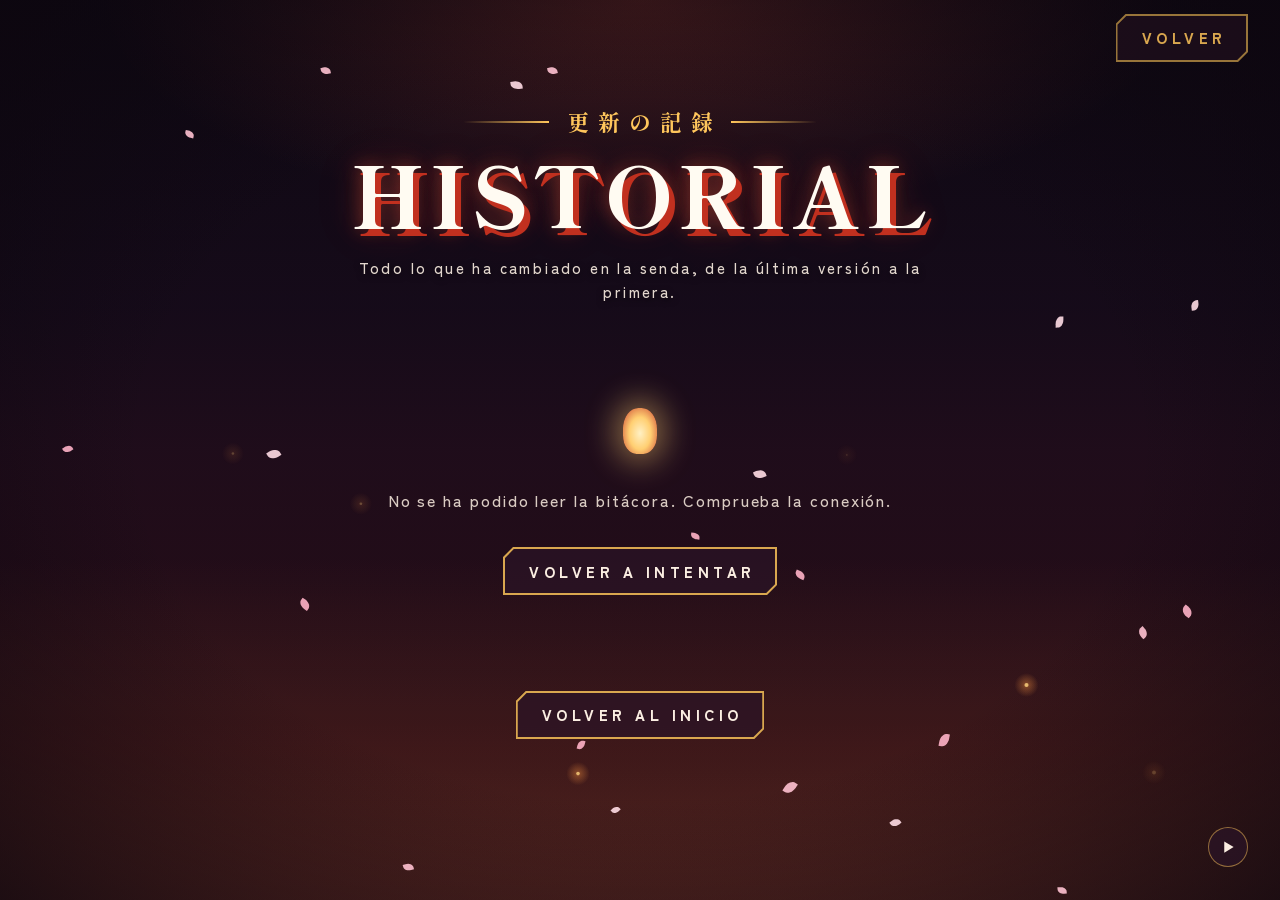
==== actualizaciones.html @ 7b911934 "0.9" ====
<!doctype html>
<html lang="es">
<head>
  <meta charset="utf-8">
  <meta name="viewport" content="width=device-width, initial-scale=1">
  <title>Actualizaciones · Path to the Sanctuary</title>
  <meta name="description" content="Historial de actualizaciones de Path to the Sanctuary: todo lo que ha cambiado en la senda, versión a versión.">
  <meta name="theme-color" content="#160d1c">
  <link rel="icon" href="assets/img/icono.svg" type="image/svg+xml">
  <link rel="preconnect" href="https://fonts.googleapis.com">
  <link rel="preconnect" href="https://fonts.gstatic.com" crossorigin>
  <link href="https://fonts.googleapis.com/css2?family=Shippori+Mincho+B1:wght@800&family=Zen+Kaku+Gothic+New:wght@500;700;900&display=swap" rel="stylesheet">
  <link rel="stylesheet" href="css/comun.css">
  <link rel="stylesheet" href="css/actualizaciones.css">
</head>
<body>

  <div class="fondo fondo--hondo" aria-hidden="true">
    <video class="fondo__video" src="assets/video/fondo.mp4" autoplay muted loop playsinline preload="auto"></video>
    <div class="fondo__velo"></div>
    <div class="fondo__vineta"></div>
    <canvas class="fondo__petalos"></canvas>
  </div>

  <header class="barra">
    <a class="boton boton--callado boton--chico" href="index.html"><span>VOLVER</span></a>
  </header>

  <button class="mando mando--pausa" type="button" data-pausa-fondo aria-label="Pausar el vídeo de fondo"></button>

  <main class="bitacora">
    <div class="rotulo bitacora__rotulo">
      <p class="rotulo__kanji aparece" lang="ja"><span>更新の記録</span></p>
      <h1 class="aparece aparece--2"><span class="titular">HISTORIAL</span></h1>
      <p class="lema aparece aparece--3">Todo lo que ha cambiado en la senda, de la última versión a la primera.</p>
    </div>

    <div id="estado" aria-live="polite"></div>
    <ol class="linea" id="lista"></ol>

    <div class="bitacora__pie">
      <a class="boton boton--chico" href="index.html"><span>VOLVER AL INICIO</span></a>
    </div>
  </main>

  <div class="ficha" id="ficha" role="dialog" aria-modal="true" aria-labelledby="ficha-titulo" hidden>
    <div class="ficha__marco">
      <button class="mando ficha__cerrar" type="button" data-cerrar aria-label="Cerrar">
        <svg viewBox="0 0 24 24" fill="none" stroke="currentColor" stroke-width="2.6" stroke-linecap="round" aria-hidden="true"><path d="M6 6l12 12M18 6L6 18"/></svg>
      </button>
      <article class="tablilla ficha__tablilla">
        <div class="ficha__texto"></div>
        <div class="ficha__fotos"></div>
      </article>
    </div>
  </div>

  <div class="lamina" id="lamina" role="dialog" aria-modal="true" aria-label="Imagen en grande" hidden>
    <button class="mando lamina__cerrar" type="button" data-cerrar aria-label="Cerrar">
      <svg viewBox="0 0 24 24" fill="none" stroke="currentColor" stroke-width="2.6" stroke-linecap="round" aria-hidden="true"><path d="M6 6l12 12M18 6L6 18"/></svg>
    </button>
    <button class="mando lamina__paso lamina__paso--antes" type="button" data-antes aria-label="Imagen anterior">
      <svg viewBox="0 0 24 24" fill="none" stroke="currentColor" stroke-width="2.6" stroke-linecap="round" stroke-linejoin="round" aria-hidden="true"><path d="M15 5l-7 7 7 7"/></svg>
    </button>
    <figure>
      <img alt="">
      <figcaption></figcaption>
    </figure>
    <button class="mando lamina__paso lamina__paso--despues" type="button" data-despues aria-label="Imagen siguiente">
      <svg viewBox="0 0 24 24" fill="none" stroke="currentColor" stroke-width="2.6" stroke-linecap="round" stroke-linejoin="round" aria-hidden="true"><path d="M9 5l7 7-7 7"/></svg>
    </button>
  </div>

  <script src="js/config.js"></script>
  <script src="js/fondo.js"></script>
  <script src="js/actualizaciones.js"></script>
</body>
</html>
---- css/comun.css ----
/* comun.css - estilos compartidos por todas las páginas */

:root {
  --noche: #160d1c;
  --velo: 12, 6, 14; /* en rgb, para usarlo con transparencia */
  --panel: rgba(48, 24, 40, .92);

  --oro: #d9a74f;
  --oro-vivo: #f2c462;
  --oro-palido: #ffe7a6;
  --oro-rotulo: #ffc65c;
  --ceniza: #fbeee2;
  --melocoton: #ffd6b5;
  --blanco: #fffaf4;
  --crema: #ffe8b8;
  --bermellon: #8a2218;
  --avivado: #ec6a2c;
  --sol: #f4593a;
  --titular: #fffbf2;
  --titular-sombra: #c1301f;

  --cielo-1: #1e1733;
  --cielo-2: #40204c;
  --cielo-3: #8b2c4e;
  --cielo-4: #cf4a34;
  --cielo-5: #ff8f3d;

  --mincho: "Shippori Mincho B1", "Yu Mincho", serif;
  --gothic: "Zen Kaku Gothic New", "Yu Gothic", system-ui, sans-serif;

  --corte: 10px;
  --ancho-botones: 396px;

  --cursor: url("../assets/img/cursor.svg") 1 1, auto;
  --cursor-mano: url("../assets/img/cursor-mano.svg") 6 1, pointer;
}

/* ---------- Base ---------- */

*, *::before, *::after { box-sizing: border-box; }

html { background: var(--noche); color-scheme: dark; cursor: var(--cursor); }

a, button { cursor: var(--cursor-mano); }

body {
  margin: 0;
  min-height: 100vh;
  min-height: 100svh;
  color: var(--ceniza);
  font-family: var(--gothic);
  font-weight: 500;
  line-height: 1.6;
  -webkit-font-smoothing: antialiased;
  overflow-x: hidden;
}

img, video { display: block; max-width: 100%; }

[hidden] { display: none !important; }

a { color: inherit; }

:focus-visible { outline: 2px solid var(--oro-vivo); outline-offset: 4px; }

/* ---------- Fondo: vídeo, velo, viñeta y pétalos ---------- */

.fondo {
  position: fixed;
  inset: 0;
  z-index: -1;
  overflow: hidden;
  background: linear-gradient(to bottom, var(--cielo-1) 0%, var(--cielo-2) 34%,
    var(--cielo-3) 62%, var(--cielo-4) 84%, var(--cielo-5) 100%);
}

.fondo__video {
  position: absolute;
  inset: 0;
  width: 100%;
  height: 100%;
  object-fit: cover;
  opacity: 0;
  /* ampliado para dejar fuera del cuadro el HUD de la partida */
  transform: scale(1.24);
  transition: opacity 1.2s ease;
}

.fondo__video.listo { opacity: 1; }

.fondo__velo {
  position: absolute;
  inset: 0;
  background:
    radial-gradient(ellipse 60% 45% at 50% 24%, rgba(244, 89, 58, .28), rgba(244, 89, 58, 0) 70%),
    linear-gradient(to bottom, rgba(var(--velo), .8) 0%, rgba(var(--velo), .58) 38%,
      rgba(var(--velo), .62) 70%, rgba(var(--velo), .92) 100%);
}

.fondo__velo::after {
  content: "";
  position: absolute;
  left: 0; right: 0; bottom: 0;
  height: 38%;
  background: linear-gradient(to top, rgba(207, 74, 52, .28), rgba(207, 74, 52, 0));
  mix-blend-mode: screen;
}

/* más oscuro, para páginas con mucho texto */
.fondo--hondo .fondo__velo {
  background:
    radial-gradient(ellipse 60% 35% at 50% 0%, rgba(244, 89, 58, .22), rgba(244, 89, 58, 0) 70%),
    linear-gradient(to bottom, rgba(var(--velo), .86), rgba(var(--velo), .8) 50%, rgba(var(--velo), .93));
}

.fondo__vineta {
  position: absolute;
  inset: 0;
  background: radial-gradient(ellipse at center, rgba(0, 0, 0, 0) 55%, rgba(var(--velo), .75) 100%);
}

.fondo__petalos {
  position: absolute;
  inset: 0;
  width: 100%;
  height: 100%;
  pointer-events: none;
}

/* ---------- Mando: botón redondo (pausa, cerrar) ---------- */

.mando {
  display: inline-flex;
  align-items: center;
  justify-content: center;
  width: 40px;
  height: 40px;
  padding: 0;
  border: 1px solid rgba(217, 167, 79, .6);
  border-radius: 50%;
  background: rgba(43, 20, 39, .7);
  color: var(--ceniza);
  transition: background .12s, border-color .12s, transform .12s;
}

.mando:hover { background: rgba(224, 80, 46, .84); border-color: var(--melocoton); transform: scale(1.06); }

.mando svg { width: 18px; height: 18px; }

.mando--pausa {
  position: fixed;
  right: clamp(16px, 3vw, 32px);
  bottom: 33px;
  z-index: 20;
}

/* ---------- Rótulo: kanji, titular y lema ---------- */

.rotulo {
  text-align: center;
  user-select: none;
}

.rotulo h1 { margin: 0; font-weight: inherit; }
.rotulo h1 .titular { display: block; }

.rotulo__kanji {
  display: flex;
  align-items: center;
  justify-content: center;
  gap: 18px;
  margin: 0 0 12px;
  font-family: var(--mincho);
  font-weight: 800;
  font-size: clamp(16px, 2.2vw, 22px);
  letter-spacing: .42em;
  color: var(--oro-rotulo);
}

/* compensa el espaciado de la última letra para centrar el texto */
.rotulo__kanji span { margin-right: -.42em; }

.rotulo__kanji::before,
.rotulo__kanji::after {
  content: "";
  width: clamp(40px, 7vw, 86px);
  height: 2px;
}

.rotulo__kanji::before { background: linear-gradient(to right, rgba(255, 198, 92, 0), var(--oro-rotulo)); }
.rotulo__kanji::after { background: linear-gradient(to right, var(--oro-rotulo), rgba(255, 198, 92, 0)); }

.titular {
  margin: 0;
  font-family: var(--mincho);
  font-weight: 800;
  font-size: var(--tam-titular, clamp(36px, 11.5vw, 112px));
  line-height: .98;
  letter-spacing: .06em;
  margin-right: -.06em;
  color: var(--titular);
  text-shadow:
    .07em .085em 0 var(--titular-sombra),
    0 0 .2em rgba(244, 89, 58, .38),
    0 0 .38em rgba(244, 89, 58, .24),
    0 0 .6em rgba(244, 89, 58, .16);
}

.lema {
  margin: 22px auto 0;
  max-width: 38em;
  font-size: 15px;
  letter-spacing: .16em;
  color: rgba(251, 238, 226, .9);
  text-shadow: 0 2px 6px rgba(var(--velo), .8);
}

/* ---------- Botón: laca con filete y dos esquinas en chaflán ---------- */

.boton {
  --b: 2px;
  --fondo: rgba(43, 20, 39, .7);
  --filete: var(--oro);
  --letra: var(--ceniza);
  --brillo: rgba(244, 89, 58, .55);

  position: relative;
  isolation: isolate;
  display: flex;
  align-items: center;
  justify-content: center;
  width: 100%;
  height: 62px;
  padding: 0 20px;
  border: 0;
  background: none;
  font-family: var(--gothic);
  font-weight: 900;
  font-size: 20px;
  letter-spacing: .3em;
  text-transform: uppercase;
  text-decoration: none;
  color: var(--letra);
  transition: transform .12s ease, color .12s ease, filter .12s ease;
  -webkit-tap-highlight-color: transparent;
}

.boton > span { position: relative; z-index: 2; margin-right: -.3em; white-space: nowrap; }

.boton svg { position: relative; z-index: 2; width: 1.05em; height: 1.05em; margin-right: .7em; flex: none; }

/* el fondo */
.boton::before {
  content: "";
  position: absolute;
  inset: 0;
  z-index: -1;
  background: var(--fondo);
  clip-path: polygon(var(--corte) 0, 100% 0, 100% calc(100% - var(--corte)),
    calc(100% - var(--corte)) 100%, 0 100%, 0 var(--corte));
  transition: background .12s ease;
}

/* el filete: un anillo con la misma silueta */
.boton::after {
  content: "";
  position: absolute;
  inset: 0;
  z-index: 1;
  background: var(--filete);
  clip-path: polygon(evenodd,
    var(--corte) 0, 100% 0, 100% calc(100% - var(--corte)), calc(100% - var(--corte)) 100%,
    0 100%, 0 var(--corte), var(--corte) 0,
    calc(var(--corte) + var(--b) * .41) var(--b), var(--b) calc(var(--corte) + var(--b) * .41),
    var(--b) calc(100% - var(--b)), calc(100% - var(--corte) - var(--b) * .41) calc(100% - var(--b)),
    calc(100% - var(--b)) calc(100% - var(--corte) - var(--b) * .41), calc(100% - var(--b)) var(--b),
    calc(var(--corte) + var(--b) * .41) var(--b));
  transition: background .12s ease;
}

.boton:hover,
.boton:focus-visible {
  --fondo: rgba(224, 80, 46, .84);
  --filete: var(--melocoton);
  --letra: var(--blanco);
  transform: scale(1.035);
  filter: drop-shadow(0 0 5px var(--brillo));
  outline: none;
}

.boton:active { transform: scale(1.02); }

.boton--principal {
  --fondo: rgba(138, 34, 24, .78);
  --filete: var(--oro-vivo);
  --letra: var(--crema);
  --brillo: rgba(255, 199, 92, .6);
  height: 72px;
  font-size: 24px;
}

.boton--principal:hover,
.boton--principal:focus-visible {
  --fondo: rgba(236, 106, 44, .88);
  --filete: var(--oro-palido);
  --letra: var(--blanco);
}

/* segundo filete por dentro del principal */
.boton__doble {
  position: absolute;
  inset: 6px;
  z-index: 1;
  background: var(--filete);
  opacity: .55;
  --c: calc(var(--corte) - 2.5px);
  clip-path: polygon(evenodd,
    var(--c) 0, 100% 0, 100% calc(100% - var(--c)), calc(100% - var(--c)) 100%,
    0 100%, 0 var(--c), var(--c) 0,
    calc(var(--c) + .41px) 1px, 1px calc(var(--c) + .41px), 1px calc(100% - 1px),
    calc(100% - var(--c) - .41px) calc(100% - 1px), calc(100% - 1px) calc(100% - var(--c) - .41px),
    calc(100% - 1px) 1px, calc(var(--c) + .41px) 1px);
  transition: background .12s ease;
  pointer-events: none;
}

.boton--callado {
  --fondo: rgba(31, 15, 28, .75);
  --filete: #98753a;
  --letra: var(--oro);
}

.boton--chico {
  height: 48px;
  font-size: 15px;
  width: auto;
  padding: 0 26px;
}

/* ---------- Animación de entrada ---------- */

.aparece {
  opacity: 0;
  transform: translateY(14px);
  animation: aparecer .9s cubic-bezier(.2, .7, .2, 1) forwards;
}

.aparece--2 { animation-delay: .18s; }
.aparece--3 { animation-delay: .36s; }
.aparece--4 { animation-delay: .6s; }

@keyframes aparecer { to { opacity: 1; transform: none; } }

/* ---------- Móvil y movimiento reducido ---------- */

@media (max-width: 640px) {
  .boton { font-size: 16px; height: 56px; letter-spacing: .24em; }
  .boton > span { margin-right: -.24em; }
  .boton--principal { font-size: 19px; height: 64px; }
  .boton--chico { font-size: 13px; height: 44px; }
}

@media (prefers-reduced-motion: reduce) {
  *, *::before, *::after { animation-duration: .01ms !important; animation-iteration-count: 1 !important; transition-duration: .01ms !important; }
  .aparece { opacity: 1; transform: none; }
}
---- css/actualizaciones.css ----
/* actualizaciones.css - estilos del historial de actualizaciones */

/* ---------- Cabecera ---------- */

.barra {
  position: fixed;
  top: 0; left: 0; right: 0;
  z-index: 20;
  display: flex;
  justify-content: flex-end;
  padding: 14px clamp(16px, 3vw, 32px);
  pointer-events: none;
}

.barra > * { pointer-events: auto; }

/* ---------- Página ---------- */

.bitacora {
  width: min(880px, 100%);
  margin: 0 auto;
  padding: 104px 16px 64px;
}

.bitacora__rotulo { --tam-titular: clamp(36px, 11vw, 84px); margin-bottom: 48px; }

.bitacora__pie { display: flex; justify-content: center; margin-top: 40px; }

/* ---------- Línea de tiempo ---------- */

.linea {
  position: relative;
  margin: 0;
  padding: 0 0 0 38px;
  list-style: none;
}

/* el hilo vertical */
.linea::before {
  content: "";
  position: absolute;
  top: 12px; bottom: 12px; left: 9px;
  width: 2px;
  background: linear-gradient(to bottom, rgba(255, 198, 92, .7), rgba(255, 198, 92, .12));
}

.entrada {
  position: relative;
  margin: 0 0 30px;
}

/* el rombo sobre el hilo */
.entrada::before {
  content: "";
  position: absolute;
  top: 26px;
  left: -34px;
  width: 12px;
  height: 12px;
  background: var(--sol);
  transform: rotate(45deg);
  box-shadow: 0 0 0 4px var(--noche), 0 0 14px rgba(244, 89, 58, .8);
}

.entrada:first-child::before { background: var(--oro-vivo); box-shadow: 0 0 0 4px var(--noche), 0 0 16px rgba(255, 199, 92, .9); }

/* ---------- Tablilla ---------- */

.tablilla {
  --c: 16px;
  position: relative;
  padding: 24px clamp(18px, 4vw, 34px) 26px;
  background: linear-gradient(to bottom, rgba(58, 29, 48, .94), rgba(36, 17, 31, .94));
  clip-path: polygon(var(--c) 0, 100% 0, 100% calc(100% - var(--c)), calc(100% - var(--c)) 100%, 0 100%, 0 var(--c));
}

/* el filete dorado */
.tablilla::after {
  content: "";
  position: absolute;
  inset: 0;
  pointer-events: none;
  background: rgba(255, 198, 92, .63);
  clip-path: polygon(evenodd,
    var(--c) 0, 100% 0, 100% calc(100% - var(--c)), calc(100% - var(--c)) 100%,
    0 100%, 0 var(--c), var(--c) 0,
    calc(var(--c) + .83px) 2px, 2px calc(var(--c) + .83px), 2px calc(100% - 2px),
    calc(100% - var(--c) - .83px) calc(100% - 2px), calc(100% - 2px) calc(100% - var(--c) - .83px),
    calc(100% - 2px) 2px, calc(var(--c) + .83px) 2px);
}

.entrada:first-child .tablilla::after { background: rgba(255, 215, 132, .9); }

.tablilla__cabeza {
  display: flex;
  flex-wrap: wrap;
  align-items: center;
  gap: 8px 14px;
  margin-bottom: 10px;
}

.version {
  padding: 2px 10px 2px 12px;
  font-weight: 900;
  font-size: 12px;
  letter-spacing: .2em;
  color: var(--noche);
  background: var(--oro-vivo);
  clip-path: polygon(6px 0, 100% 0, 100% calc(100% - 6px), calc(100% - 6px) 100%, 0 100%, 0 6px);
}

.fecha {
  font-size: 13px;
  letter-spacing: .14em;
  color: rgba(251, 238, 226, .66);
}

.nueva {
  font-size: 11px;
  font-weight: 900;
  letter-spacing: .24em;
  color: var(--sol);
}

.tablilla h2 {
  margin: 0;
  font-family: var(--mincho);
  font-weight: 800;
  font-size: clamp(22px, 3.2vw, 30px);
  line-height: 1.25;
  color: var(--titular);
  text-shadow: .05em .07em 0 rgba(193, 48, 31, .85);
}

.raya {
  height: 1px;
  margin: 16px 0 16px;
  background: linear-gradient(to right, rgba(255, 198, 92, .75), rgba(255, 198, 92, 0) 80%);
}

/* ---------- Hito: versión importante ---------- */

.entrada--hito { margin-top: 44px; margin-bottom: 48px; }
.entrada--hito:first-child { margin-top: 0; }

/* un sol en vez de un rombo */
.entrada--hito::before {
  top: 22px;
  left: -38px;
  width: 20px;
  height: 20px;
  border-radius: 50%;
  transform: none;
  background: radial-gradient(circle, var(--oro-palido) 0 28%, var(--avivado) 62%, var(--bermellon));
  box-shadow: 0 0 0 4px var(--noche), 0 0 22px 4px rgba(244, 89, 58, .85);
}

.tablilla--hito {
  --c: 22px;
  padding-top: 30px;
  padding-bottom: 32px;
  background:
    radial-gradient(120% 90% at 100% 0%, rgba(255, 143, 61, .38), rgba(207, 74, 52, .16) 42%, transparent 70%),
    linear-gradient(to bottom, rgba(120, 30, 26, .95), rgba(58, 18, 30, .96) 70%, rgba(36, 14, 28, .96));
}

.tablilla--hito::after {
  background: var(--oro-vivo);
  clip-path: polygon(evenodd,
    var(--c) 0, 100% 0, 100% calc(100% - var(--c)), calc(100% - var(--c)) 100%,
    0 100%, 0 var(--c), var(--c) 0,
    calc(var(--c) + 1.24px) 3px, 3px calc(var(--c) + 1.24px), 3px calc(100% - 3px),
    calc(100% - var(--c) - 1.24px) calc(100% - 3px), calc(100% - 3px) calc(100% - var(--c) - 1.24px),
    calc(100% - 3px) 3px, calc(var(--c) + 1.24px) 3px);
  filter: drop-shadow(0 0 6px rgba(255, 199, 92, .5));
}

/* 節目 de fondo */
.tablilla__sello {
  position: absolute;
  right: clamp(12px, 3vw, 30px);
  bottom: -.12em;
  font-family: var(--mincho);
  font-weight: 800;
  font-size: clamp(76px, 13vw, 132px);
  line-height: 1;
  color: rgba(255, 214, 181, .09);
  pointer-events: none;
  user-select: none;
}

.tablilla--hito > :not(.tablilla__sello) { position: relative; }

.tablilla--hito .version {
  color: var(--crema);
  background: var(--sol);
  box-shadow: inset 0 0 0 1px var(--oro-palido);
}

.tablilla--hito .fecha { color: rgba(255, 232, 184, .82); }

.tablilla--hito h2 {
  font-size: clamp(28px, 4.6vw, 42px);
  color: var(--oro-palido);
  text-shadow: .05em .07em 0 rgba(138, 34, 24, .95), 0 0 24px rgba(244, 89, 58, .45);
}

.tablilla--hito .raya {
  height: 2px;
  background: linear-gradient(to right, var(--oro-vivo), rgba(236, 106, 44, .6) 45%, rgba(236, 106, 44, 0) 85%);
}

.tablilla--hito .texto { color: rgba(255, 244, 232, .96); }
.tablilla--hito .texto li::before { background: var(--oro-vivo); }

/* ---------- Tablilla de la lista: se abre con un clic ---------- */

.tablilla--abre { cursor: var(--cursor-mano); }
.tablilla--abre .raya { margin-bottom: 0; }

.tablilla__boton {
  display: block;
  width: 100%;
  padding: 0;
  border: 0;
  background: none;
  font: inherit;
  color: inherit;
  text-align: left;
  text-shadow: inherit;
}

/* al pasar el ratón: crece un poco y la cruza un brillo en diagonal */
.linea .tablilla { transition: transform .25s ease; }
.linea .tablilla:hover { transform: scale(1.02); }

.linea .tablilla::before {
  content: "";
  position: absolute;
  inset: 0;
  z-index: 1;
  pointer-events: none;
  background: linear-gradient(115deg, transparent 38%, rgba(255, 255, 255, .06) 44%, rgba(255, 255, 255, .22) 50%, rgba(255, 255, 255, .06) 56%, transparent 62%) 100% 0 / 250% 100% no-repeat;
  opacity: 0;
}

.linea .tablilla:hover::before { animation: aura .9s ease-out; }

@keyframes aura {
  from { background-position: 100% 0; opacity: 1; }
  to { background-position: 0 0; opacity: 1; }
}

/* ---------- Texto de la descripción ---------- */

.texto { font-size: 15.5px; color: rgba(251, 238, 226, .92); }
.texto p { margin: 0 0 .8em; }
.texto p:last-child { margin-bottom: 0; }

.texto ul { margin: 0 0 .9em; padding: 0; list-style: none; }

.texto li { position: relative; padding-left: 22px; margin-bottom: .35em; }

.texto li::before {
  content: "";
  position: absolute;
  left: 4px;
  top: .62em;
  width: 7px;
  height: 7px;
  background: var(--sol);
  transform: rotate(45deg);
}

.texto strong { color: var(--crema); font-weight: 700; }

/* ---------- Vitrina: miniatura de una captura ---------- */

.vitrina {
  position: relative;
  display: block;
  padding: 0;
  border: 0;
  aspect-ratio: 16 / 9;
  overflow: hidden;
  background: radial-gradient(ellipse at 50% 45%, rgba(255, 207, 114, .14), rgba(var(--velo), .6) 70%);
  box-shadow: inset 0 0 0 2px rgba(38, 32, 70, .75);
}

.vitrina img {
  width: 100%;
  height: 100%;
  object-fit: cover;
  transition: transform .35s ease, filter .35s ease;
  filter: saturate(.95) brightness(.92);
}

.vitrina:hover img,
.vitrina:focus-visible img { transform: scale(1.04); filter: none; }

.vitrina::after {
  content: "";
  position: absolute;
  inset: 0;
  box-shadow: inset 0 0 0 2px rgba(38, 32, 70, .75), inset 0 7px 8px -6px rgba(0, 0, 0, .55);
  pointer-events: none;
  transition: box-shadow .2s ease;
}

.vitrina:hover::after,
.vitrina:focus-visible::after { box-shadow: inset 0 0 0 2px var(--oro-vivo); }

/* ---------- Farol: cargando o sin entradas ---------- */

.farol {
  display: flex;
  flex-direction: column;
  align-items: center;
  gap: 18px;
  padding: 56px 16px;
  text-align: center;
  color: rgba(251, 238, 226, .85);
  letter-spacing: .12em;
}

.farol__luz {
  width: 34px;
  height: 46px;
  border-radius: 45% 45% 40% 40%;
  background: radial-gradient(ellipse at 50% 55%, #fff0c4, #ffcf72 45%, #c8402f 100%);
  box-shadow: 0 0 30px 8px rgba(255, 207, 114, .45);
  animation: latir 1.6s ease-in-out infinite;
}

@keyframes latir { 50% { box-shadow: 0 0 44px 14px rgba(255, 207, 114, .7); transform: scale(1.05); } }

/* ---------- Ficha: ventana con una actualización entera ---------- */

.ficha {
  position: fixed;
  inset: 0;
  z-index: 55;
  display: grid;
  place-items: center;
  padding: 72px 16px 24px;
  background: rgba(var(--velo), .9);
}

/* tan ancha como el contenido: mismo margen a los dos lados */
.ficha__marco {
  position: relative;
  width: fit-content;
  max-width: min(1180px, 100%);
  animation: asomar .25s cubic-bezier(.2, .7, .2, 1);
}

.ficha--sin-fotos .ficha__marco { width: min(700px, 100%); }

@keyframes asomar { from { opacity: 0; transform: translateY(12px) scale(.98); } }

.ficha__cerrar { position: absolute; right: 0; bottom: calc(100% + 12px); }

/* alto fijo: dos capturas una encima de otra más la barra de desplazamiento */
.ficha__tablilla {
  --alto-foto: clamp(140px, calc((100vh - 220px) / 2), 280px);
  --margen: clamp(18px, 3vw, 34px);
  display: flex;
  gap: clamp(20px, 3vw, 36px);
  height: calc(2 * var(--alto-foto) + 90px);
  padding: 30px var(--margen);
}

.ficha__texto,
.ficha__fotos {
  min-width: 0;
  min-height: 0;
  overscroll-behavior: contain;
  scrollbar-width: thin;
  scrollbar-color: rgba(255, 198, 92, .6) transparent;
}

.ficha__texto { flex: none; width: clamp(240px, 30vw, 380px); overflow-y: auto; padding-right: 6px; }
.ficha--sin-fotos .ficha__texto { flex: 1 1 auto; width: auto; }

/* dos filas de capturas que avanzan en columnas hacia la derecha */
.ficha__fotos {
  flex: 0 1 auto;
  display: grid;
  grid-template-rows: repeat(2, var(--alto-foto));
  grid-auto-flow: column;
  grid-auto-columns: calc(var(--alto-foto) * 16 / 9);
  gap: 12px;
  overflow-x: auto;
  overflow-y: hidden;
  /* llega hasta el marco y deja al final el mismo margen que a la izquierda */
  margin-right: calc(-1 * var(--margen));
  padding-right: var(--margen);
  /* difumina los bordes con capturas escondidas; la franja de la barra no */
  --antes: 0px;
  --despues: 0px;
  -webkit-mask-image: linear-gradient(to right, transparent, #000 var(--antes), #000 calc(100% - var(--despues)), transparent), linear-gradient(#000, #000);
  mask-image: linear-gradient(to right, transparent, #000 var(--antes), #000 calc(100% - var(--despues)), transparent), linear-gradient(#000, #000);
  -webkit-mask-size: 100% calc(100% - 18px), 100% 18px;
  mask-size: 100% calc(100% - 18px), 100% 18px;
  -webkit-mask-position: top, bottom;
  mask-position: top, bottom;
  -webkit-mask-repeat: no-repeat;
  mask-repeat: no-repeat;
}

.ficha__fotos.hay-antes { --antes: 90px; }
.ficha__fotos.hay-despues { --despues: calc(var(--margen) + 222px); }

@media (max-width: 820px) {
  .ficha__tablilla {
    --alto-foto: min(calc((100vw - 84px) * .45), calc((100vh - 280px) / 2));
    flex-direction: column;
    gap: 18px;
    height: calc(100vh - 96px);
    height: calc(100svh - 96px);
  }
  .ficha__marco { width: 100%; }
  .ficha__texto { flex: 1 1 0; width: auto; }
  .ficha__fotos { flex: none; }
}

/* ---------- Lámina: una captura en grande ---------- */

.lamina {
  position: fixed;
  inset: 0;
  z-index: 60;
  display: grid;
  grid-template-columns: auto 1fr auto;
  align-items: center;
  gap: 12px;
  padding: 64px 16px 24px;
  background: rgba(var(--velo), .94);
}

.lamina figure { margin: 0; display: grid; justify-items: center; gap: 12px; min-width: 0; }

.lamina img {
  max-height: calc(100vh - 150px);
  max-height: calc(100svh - 150px);
  width: auto;
  box-shadow: 0 0 0 2px rgba(255, 198, 92, .63), 0 18px 40px rgba(0, 0, 0, .6);
}

.lamina figcaption { font-size: 13px; letter-spacing: .16em; color: rgba(251, 238, 226, .7); }

.lamina__cerrar { position: absolute; top: 16px; right: 16px; }

/* ---------- Móvil ---------- */

@media (max-width: 640px) {
  .linea { padding-left: 26px; }
  .linea::before { left: 5px; }
  .entrada::before { left: -26px; width: 10px; height: 10px; }
  .entrada--hito::before { left: -29px; width: 16px; height: 16px; }
  .lamina { grid-template-columns: 1fr; padding-bottom: 80px; }
  .lamina__paso { position: absolute; bottom: 20px; }
  .lamina__paso--antes { left: calc(50% - 56px); }
  .lamina__paso--despues { right: calc(50% - 56px); }
}
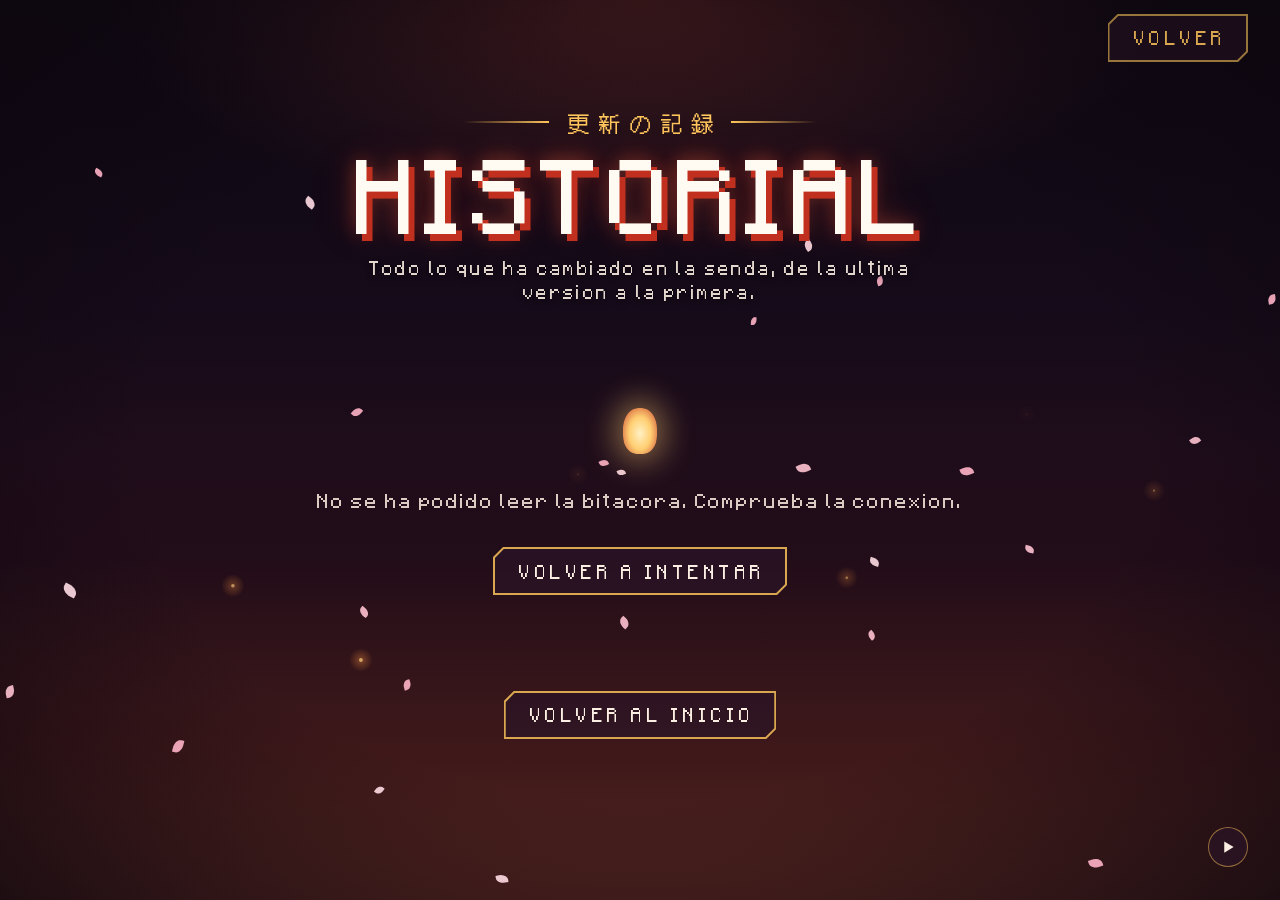
==== commit 9506ae1d: "0.10" ====
--- a/actualizaciones.html
+++ b/actualizaciones.html
@@ -7,9 +7,7 @@
   <meta name="description" content="Historial de actualizaciones de Path to the Sanctuary: todo lo que ha cambiado en la senda, versión a versión.">
   <meta name="theme-color" content="#160d1c">
   <link rel="icon" href="assets/img/icono.svg" type="image/svg+xml">
-  <link rel="preconnect" href="https://fonts.googleapis.com">
-  <link rel="preconnect" href="https://fonts.gstatic.com" crossorigin>
-  <link href="https://fonts.googleapis.com/css2?family=Shippori+Mincho+B1:wght@800&family=Zen+Kaku+Gothic+New:wght@500;700;900&display=swap" rel="stylesheet">
+  <link rel="stylesheet" href="css/fuente.css">
   <link rel="stylesheet" href="css/comun.css">
   <link rel="stylesheet" href="css/actualizaciones.css">
 </head>
@@ -32,7 +30,7 @@
     <div class="rotulo bitacora__rotulo">
       <p class="rotulo__kanji aparece" lang="ja"><span>更新の記録</span></p>
       <h1 class="aparece aparece--2"><span class="titular">HISTORIAL</span></h1>
-      <p class="lema aparece aparece--3">Todo lo que ha cambiado en la senda, de la última versión a la primera.</p>
+      <p class="lema aparece aparece--3">Todo lo que ha cambiado en la senda, de la ultima version a la primera.</p>
     </div>
 
     <div id="estado" aria-live="polite"></div>
--- a/css/fuente.css
+++ b/css/fuente.css
@@ -0,0 +1,19 @@
+/* fuente.css - la fuente de Senda, incrustada para que cargue también abriendo los .html desde el disco (file://) */
+
+@font-face {
+  font-family: "Senda";
+  src: url("[data-uri]") format("truetype");
+  font-weight: 100 900;
+  font-style: normal;
+  font-display: block;
+}
+
+/* Como en el juego: lo que la de Senda no trae (japonés, tildes, «·», «…»)
+   se escribe con DotGothic16, también de puntos. Solo se descarga si hace falta. */
+@font-face {
+  font-family: "DotGothic16";
+  src: url("../assets/fuentes/DotGothic16-Regular.ttf") format("truetype");
+  font-weight: 100 900;
+  font-style: normal;
+  font-display: block;
+}
--- a/css/comun.css
+++ b/css/comun.css
@@ -25,8 +25,8 @@
   --cielo-4: #cf4a34;
   --cielo-5: #ff8f3d;
 
-  --mincho: "Shippori Mincho B1", "Yu Mincho", serif;
-  --gothic: "Zen Kaku Gothic New", "Yu Gothic", system-ui, sans-serif;
+  --mincho: "Senda", "DotGothic16";
+  --gothic: "Senda", "DotGothic16";
 
   --corte: 10px;
   --ancho-botones: 396px;
@@ -42,6 +42,8 @@
 html { background: var(--noche); color-scheme: dark; cursor: var(--cursor); }
 
 a, button { cursor: var(--cursor-mano); }
+
+button, input, select, textarea { font-family: inherit; }
 
 body {
   margin: 0;
@@ -337,6 +339,75 @@
   padding: 0 26px;
 }
 
+/* ---------- Barra: el botón de volver, arriba a la derecha ---------- */
+
+.barra {
+  position: fixed;
+  top: 0; left: 0; right: 0;
+  z-index: 20;
+  display: flex;
+  justify-content: flex-end;
+  padding: 14px clamp(16px, 3vw, 32px);
+  pointer-events: none;
+}
+
+.barra > * { pointer-events: auto; }
+
+/* ---------- Tablilla: panel lacado con filete dorado ---------- */
+
+.tablilla {
+  --c: 16px;
+  position: relative;
+  padding: 24px clamp(18px, 4vw, 34px) 26px;
+  background: linear-gradient(to bottom, rgba(58, 29, 48, .94), rgba(36, 17, 31, .94));
+  clip-path: polygon(var(--c) 0, 100% 0, 100% calc(100% - var(--c)), calc(100% - var(--c)) 100%, 0 100%, 0 var(--c));
+}
+
+/* el filete dorado */
+.tablilla::after {
+  content: "";
+  position: absolute;
+  inset: 0;
+  pointer-events: none;
+  background: rgba(255, 198, 92, .63);
+  clip-path: polygon(evenodd,
+    var(--c) 0, 100% 0, 100% calc(100% - var(--c)), calc(100% - var(--c)) 100%,
+    0 100%, 0 var(--c), var(--c) 0,
+    calc(var(--c) + .83px) 2px, 2px calc(var(--c) + .83px), 2px calc(100% - 2px),
+    calc(100% - var(--c) - .83px) calc(100% - 2px), calc(100% - 2px) calc(100% - var(--c) - .83px),
+    calc(100% - 2px) 2px, calc(var(--c) + .83px) 2px);
+}
+
+.raya {
+  height: 1px;
+  margin: 16px 0 16px;
+  background: linear-gradient(to right, rgba(255, 198, 92, .75), rgba(255, 198, 92, 0) 80%);
+}
+
+/* ---------- Farol: cargando o sin entradas ---------- */
+
+.farol {
+  display: flex;
+  flex-direction: column;
+  align-items: center;
+  gap: 18px;
+  padding: 56px 16px;
+  text-align: center;
+  color: rgba(251, 238, 226, .85);
+  letter-spacing: .12em;
+}
+
+.farol__luz {
+  width: 34px;
+  height: 46px;
+  border-radius: 45% 45% 40% 40%;
+  background: radial-gradient(ellipse at 50% 55%, #fff0c4, #ffcf72 45%, #c8402f 100%);
+  box-shadow: 0 0 30px 8px rgba(255, 207, 114, .45);
+  animation: latir 1.6s ease-in-out infinite;
+}
+
+@keyframes latir { 50% { box-shadow: 0 0 44px 14px rgba(255, 207, 114, .7); transform: scale(1.05); } }
+
 /* ---------- Animación de entrada ---------- */
 
 .aparece {
--- a/css/actualizaciones.css
+++ b/css/actualizaciones.css
@@ -1,18 +1,4 @@
 /* actualizaciones.css - estilos del historial de actualizaciones */
-
-/* ---------- Cabecera ---------- */
-
-.barra {
-  position: fixed;
-  top: 0; left: 0; right: 0;
-  z-index: 20;
-  display: flex;
-  justify-content: flex-end;
-  padding: 14px clamp(16px, 3vw, 32px);
-  pointer-events: none;
-}
-
-.barra > * { pointer-events: auto; }
 
 /* ---------- Página ---------- */
 
@@ -64,30 +50,7 @@
 
 .entrada:first-child::before { background: var(--oro-vivo); box-shadow: 0 0 0 4px var(--noche), 0 0 16px rgba(255, 199, 92, .9); }
 
-/* ---------- Tablilla ---------- */
-
-.tablilla {
-  --c: 16px;
-  position: relative;
-  padding: 24px clamp(18px, 4vw, 34px) 26px;
-  background: linear-gradient(to bottom, rgba(58, 29, 48, .94), rgba(36, 17, 31, .94));
-  clip-path: polygon(var(--c) 0, 100% 0, 100% calc(100% - var(--c)), calc(100% - var(--c)) 100%, 0 100%, 0 var(--c));
-}
-
-/* el filete dorado */
-.tablilla::after {
-  content: "";
-  position: absolute;
-  inset: 0;
-  pointer-events: none;
-  background: rgba(255, 198, 92, .63);
-  clip-path: polygon(evenodd,
-    var(--c) 0, 100% 0, 100% calc(100% - var(--c)), calc(100% - var(--c)) 100%,
-    0 100%, 0 var(--c), var(--c) 0,
-    calc(var(--c) + .83px) 2px, 2px calc(var(--c) + .83px), 2px calc(100% - 2px),
-    calc(100% - var(--c) - .83px) calc(100% - 2px), calc(100% - 2px) calc(100% - var(--c) - .83px),
-    calc(100% - 2px) 2px, calc(var(--c) + .83px) 2px);
-}
+/* ---------- Tablilla (la base está en comun.css) ---------- */
 
 .entrada:first-child .tablilla::after { background: rgba(255, 215, 132, .9); }
 
@@ -130,12 +93,6 @@
   line-height: 1.25;
   color: var(--titular);
   text-shadow: .05em .07em 0 rgba(193, 48, 31, .85);
-}
-
-.raya {
-  height: 1px;
-  margin: 16px 0 16px;
-  background: linear-gradient(to right, rgba(255, 198, 92, .75), rgba(255, 198, 92, 0) 80%);
 }
 
 /* ---------- Hito: versión importante ---------- */
@@ -309,30 +266,6 @@
 
 .vitrina:hover::after,
 .vitrina:focus-visible::after { box-shadow: inset 0 0 0 2px var(--oro-vivo); }
-
-/* ---------- Farol: cargando o sin entradas ---------- */
-
-.farol {
-  display: flex;
-  flex-direction: column;
-  align-items: center;
-  gap: 18px;
-  padding: 56px 16px;
-  text-align: center;
-  color: rgba(251, 238, 226, .85);
-  letter-spacing: .12em;
-}
-
-.farol__luz {
-  width: 34px;
-  height: 46px;
-  border-radius: 45% 45% 40% 40%;
-  background: radial-gradient(ellipse at 50% 55%, #fff0c4, #ffcf72 45%, #c8402f 100%);
-  box-shadow: 0 0 30px 8px rgba(255, 207, 114, .45);
-  animation: latir 1.6s ease-in-out infinite;
-}
-
-@keyframes latir { 50% { box-shadow: 0 0 44px 14px rgba(255, 207, 114, .7); transform: scale(1.05); } }
 
 /* ---------- Ficha: ventana con una actualización entera ---------- */
 
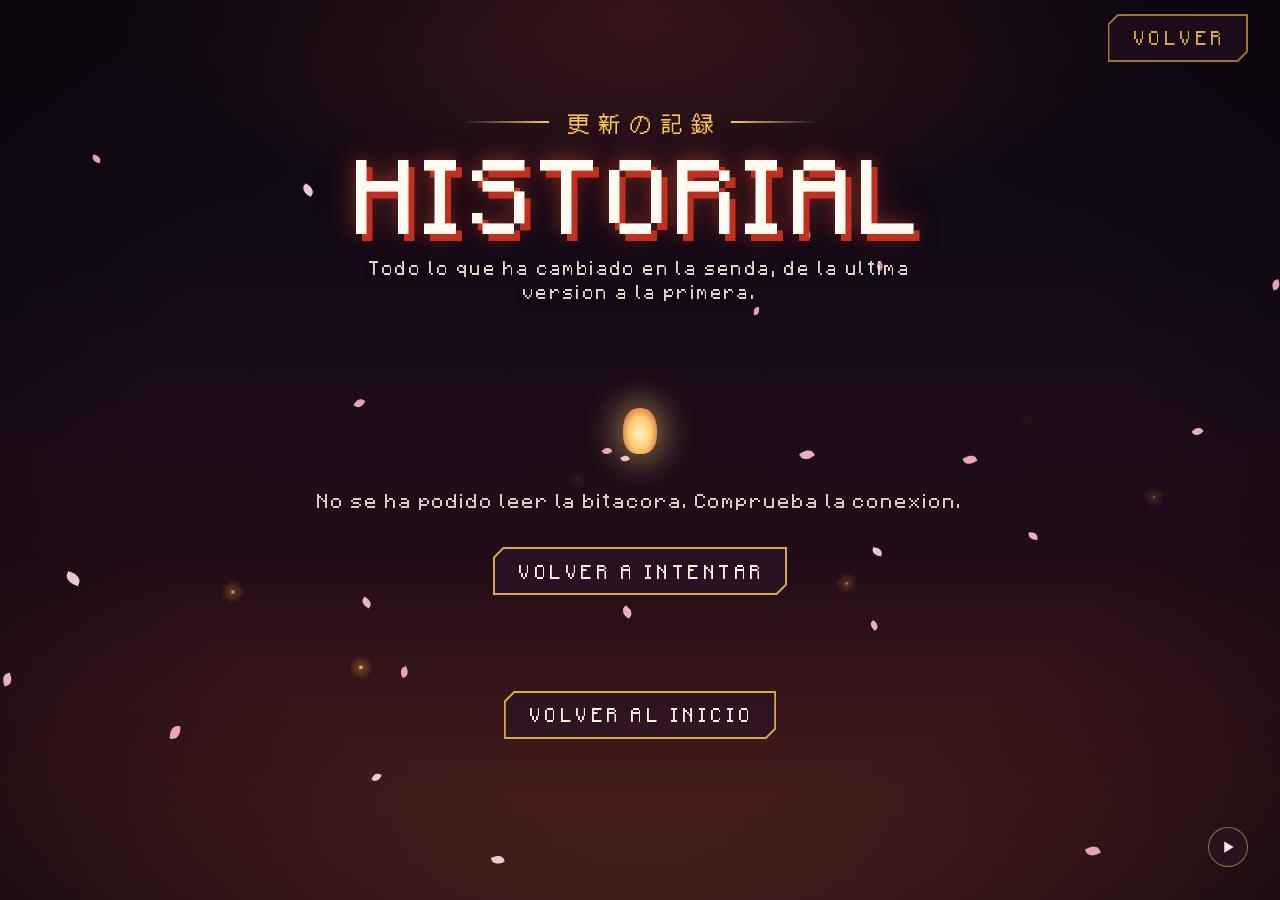
==== commit b088b98a: "0.20a" ====
--- a/actualizaciones.html
+++ b/actualizaciones.html
@@ -21,7 +21,7 @@
   </div>
 
   <header class="barra">
-    <a class="boton boton--callado boton--chico" href="index.html"><span>VOLVER</span></a>
+    <a class="boton boton--callado boton--chico" href="/"><span>VOLVER</span></a>
   </header>
 
   <button class="mando mando--pausa" type="button" data-pausa-fondo aria-label="Pausar el vídeo de fondo"></button>
@@ -37,7 +37,7 @@
     <ol class="linea" id="lista"></ol>
 
     <div class="bitacora__pie">
-      <a class="boton boton--chico" href="index.html"><span>VOLVER AL INICIO</span></a>
+      <a class="boton boton--chico" href="/"><span>VOLVER AL INICIO</span></a>
     </div>
   </main>
 
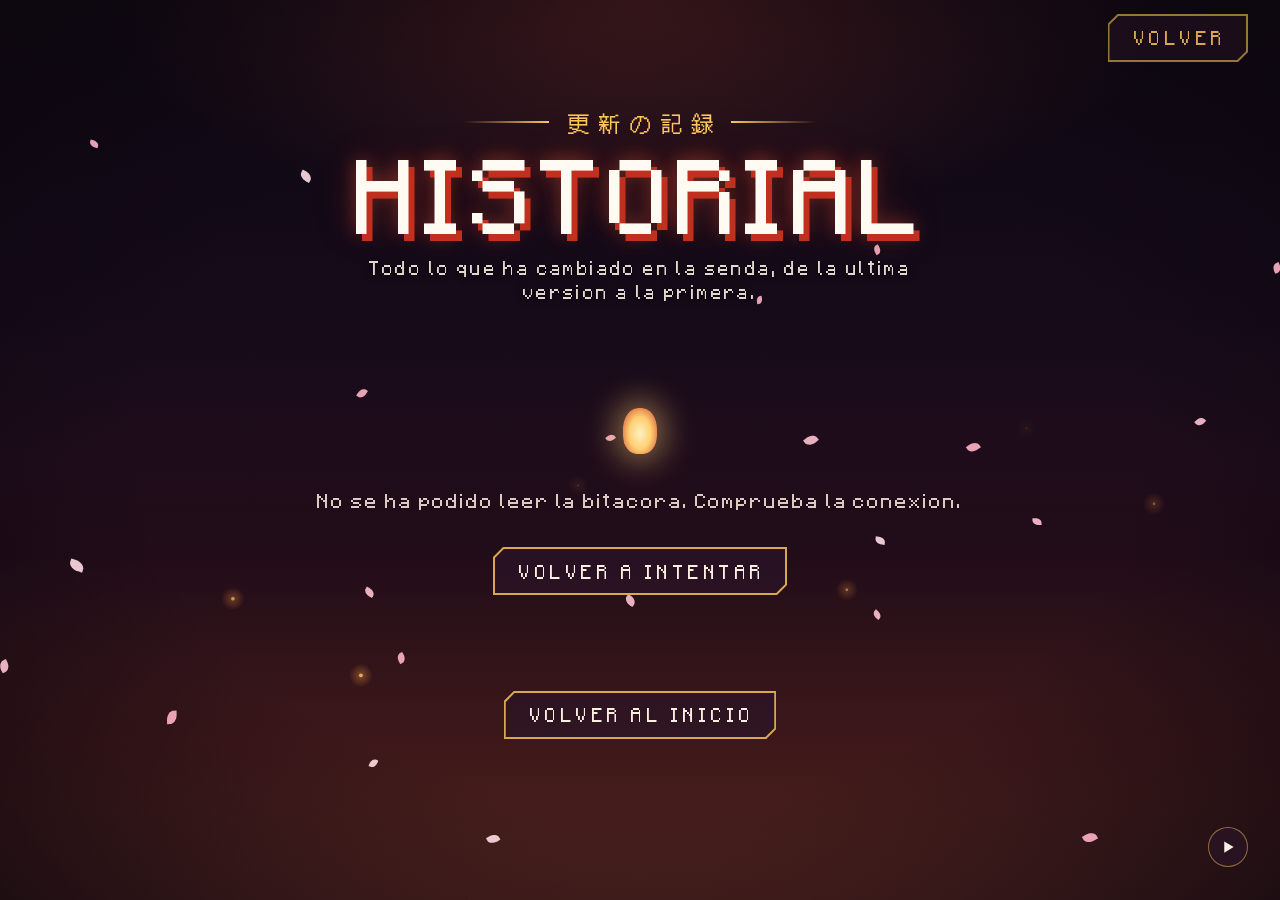
==== commit 795dc0bb: "0.50" ====
--- a/actualizaciones.html
+++ b/actualizaciones.html
@@ -6,7 +6,7 @@
   <title>Actualizaciones · Path to the Sanctuary</title>
   <meta name="description" content="Historial de actualizaciones de Path to the Sanctuary: todo lo que ha cambiado en la senda, versión a versión.">
   <meta name="theme-color" content="#160d1c">
-  <link rel="icon" href="assets/img/icono.svg" type="image/svg+xml">
+  <link rel="icon" href="assets/img/icono.png" type="image/png" sizes="256x256">
   <link rel="stylesheet" href="css/fuente.css">
   <link rel="stylesheet" href="css/comun.css">
   <link rel="stylesheet" href="css/actualizaciones.css">
@@ -21,7 +21,7 @@
   </div>
 
   <header class="barra">
-    <a class="boton boton--callado boton--chico" href="/"><span>VOLVER</span></a>
+    <a class="boton boton--callado boton--chico" href="index.html"><span>VOLVER</span></a>
   </header>
 
   <button class="mando mando--pausa" type="button" data-pausa-fondo aria-label="Pausar el vídeo de fondo"></button>
@@ -37,7 +37,7 @@
     <ol class="linea" id="lista"></ol>
 
     <div class="bitacora__pie">
-      <a class="boton boton--chico" href="/"><span>VOLVER AL INICIO</span></a>
+      <a class="boton boton--chico" href="index.html"><span>VOLVER AL INICIO</span></a>
     </div>
   </main>
 
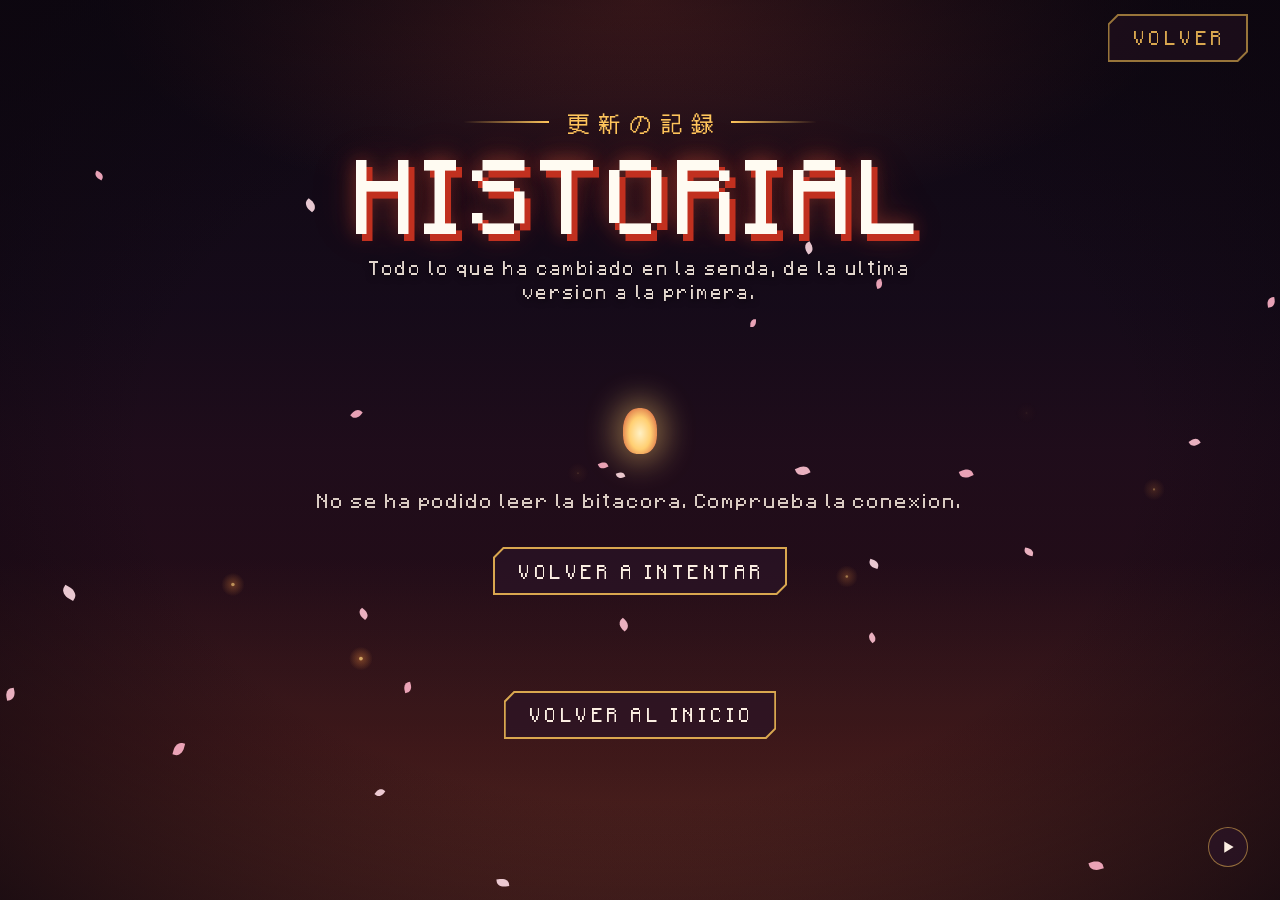
==== commit c5930b17: "0.50a" ====
--- a/actualizaciones.html
+++ b/actualizaciones.html
@@ -14,7 +14,7 @@
 <body>
 
   <div class="fondo fondo--hondo" aria-hidden="true">
-    <video class="fondo__video" src="assets/video/fondo.mp4" autoplay muted loop playsinline preload="auto"></video>
+    <video class="fondo__video" src="assets/video/trailer.mp4" autoplay muted loop playsinline preload="auto"></video>
     <div class="fondo__velo"></div>
     <div class="fondo__vineta"></div>
     <canvas class="fondo__petalos"></canvas>
